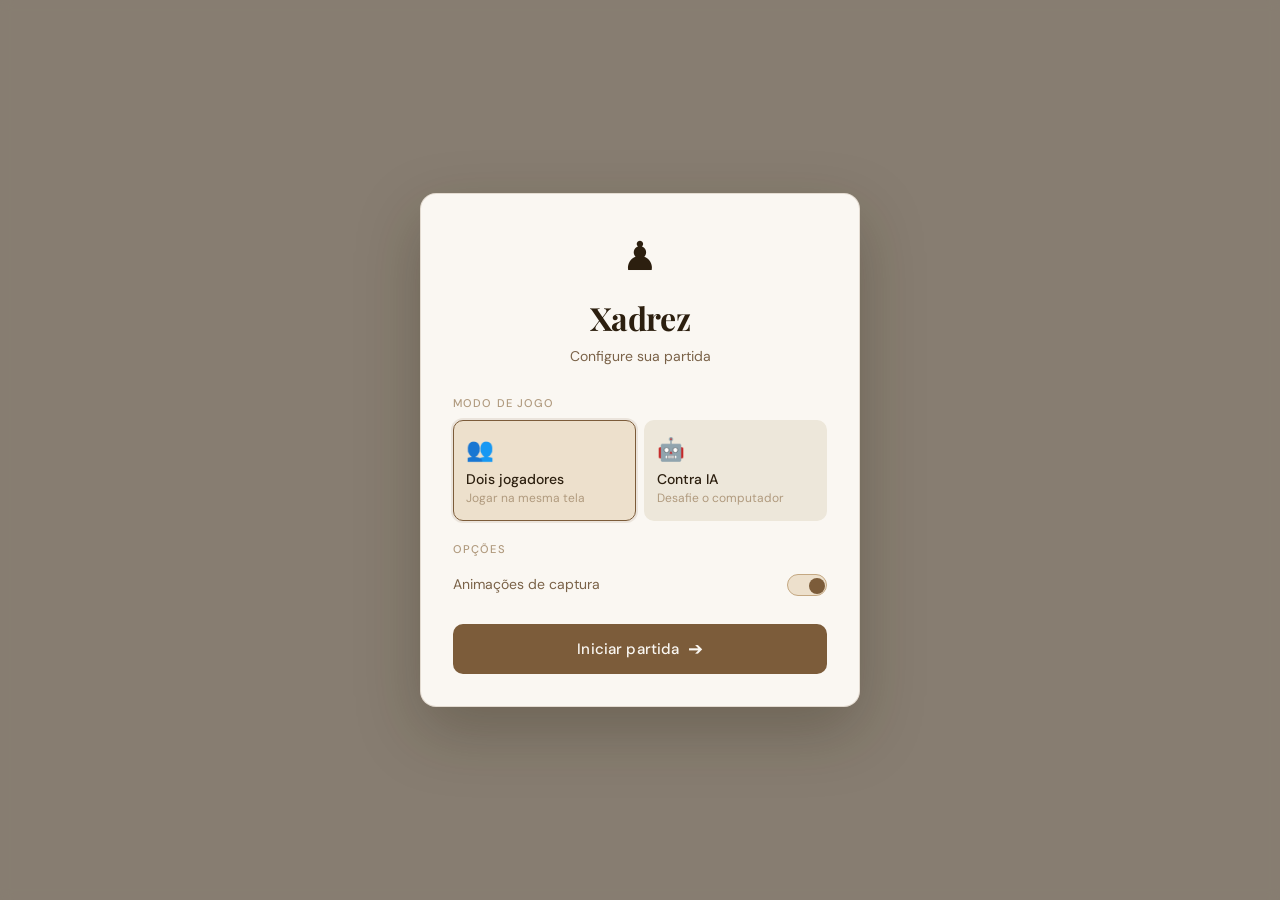
==== index.html @ 438ec676 "Hoje eu reelembrei um pouco sobre polimorfismo porque eu aprendi a fazer um e tambem criei dois arqu" ====
<!DOCTYPE html>
<html lang="pt-BR">

<head>
  <meta charset="UTF-8" />
  <meta name="viewport" content="width=device-width, initial-scale=1.0" />
  <title>Xadrez</title>

  <!-- Fontes do Google Fonts importadas -->
  <link rel="preconnect" href="https://fonts.googleapis.com">
  <link rel="preconnect" href="https://fonts.gstatic.com" crossorigin>
  <link
    href="https://fonts.googleapis.com/css2?family=DM+Sans:ital,wght@0,400..700;1,400..700&family=Playfair+Display:ital,wght@0,400..700;1,400..700&display=swap"
    rel="stylesheet">

  <link rel="stylesheet" href="style.css" />
</head>

<body>

  <!-- ═══════════════════════════════════════════════════
       MODAL DE CONFIGURAÇÃO DE PARTIDA
  ════════════════════════════════════════════════════ -->
  <!-- Atributos de acessibilidade preenchidos -->
  <div class="modal-overlay" id="modal" role="dialog" aria-modal="true" aria-labelledby="modalTitle">
    <div class="modal">
      <div class="modal-header">
        <!-- Ícone de peça de xadrez adicionado -->
        <span class="modal-icon" aria-hidden="true">♟</span>
        <h1 id="modalTitle">Xadrez</h1>
        <p>Configure sua partida</p>
      </div>

      <!-- Modo de jogo -->
      <div class="modal-section">
        <label class="section-label">Modo de jogo</label>

        <!-- Resposta: role="group" indica para tecnologias assistivas que os botões dentro dessa div fazem parte de um mesmo grupo de opções. O aria-label dá um nome descritivo a esse grupo. -->
        <div class="option-group" id="modeGroup" role="group" aria-label="Modo de jogo">

          <button class="option-btn active" data-value="human" onclick="selectOption('modeGroup', this)"
            aria-pressed="true">
            <span class="option-icon" aria-hidden="true">👥</span>
            <span class="option-title">Dois jogadores</span>
            <span class="option-sub">Jogar na mesma tela</span>
          </button>

          <!-- Botão "Contra IA" criado -->
          <button class="option-btn" data-value="ai" onclick="selectOption('modeGroup', this)">
            <span class="option-icon" aria-hidden="true">🤖</span>
            <span class="option-title">Contra IA</span>
            <span class="option-sub">Desafie o computador</span>
          </button>

        </div>
      </div>

      <!-- Dificuldade da IA -->
      <!-- Resposta: Esta section começa com display:none porque o modo padrão selecionado é "Dois jogadores". Ela só deve aparecer quando o usuário selecionar "Contra IA". O evento onclick dos botões chamando selectOption() é o responsável por mudar isso. -->
      <div class="modal-section" id="difficultySection" style="display:none">
        <label class="section-label">Dificuldade</label>
        <div class="option-group" id="difficultyGroup" role="group" aria-label="Dificuldade da IA">

          <!-- Botões de dificuldade criados -->
          <button class="option-btn active" data-value="easy" onclick="selectOption('difficultyGroup', this)"
            aria-pressed="true">
            <span class="option-icon" aria-hidden="true">🌱</span>
            <span class="option-title">Fácil</span>
          </button>

          <button class="option-btn" data-value="hard" onclick="selectOption('difficultyGroup', this)"
            aria-pressed="false">
            <span class="option-icon" aria-hidden="true">🧠</span>
            <span class="option-title">Difícil</span>
          </button>

        </div>
      </div>

      <!-- Escolha da cor -->
      <div class="modal-section" id="colorSection" style="display:none">
        <label class="section-label">Suas peças</label>
        <div class="option-group" id="colorGroup" role="group" aria-label="Escolha de Cor">

          <!-- Botões de cor criados -->
          <button class="option-btn active" data-value="white" onclick="selectOption('colorGroup', this)"
            aria-pressed="true">
            <span class="option-icon piece-white" aria-hidden="true">♔</span>
            <span class="option-title">Brancas</span>
          </button>

          <button class="option-btn" data-value="black" onclick="selectOption('colorGroup', this)" aria-pressed="true">
            <span class="option-icon piece-black" aria-hidden="true">♚</span>
            <span class="option-title">Pretas</span>
          </button>

        </div>
      </div>

      <!-- Animações -->
      <div class="modal-section">
        <label class="section-label">Opções</label>

        <!-- Resposta: Um "toggle" switch CSS é criado usando um input type="checkbox" escondido. Usamos o pseudo-seletor :checked no CSS para estilizar o <span class="toggle-slider"> vizinho para que ele mude de cor e mova a bolinha para a direita simulando um interruptor físico. -->
        <div class="toggle-row">
          <span class="toggle-label">Animações de captura</span>
          <label class="toggle" aria-label="Ativar animacoes de captura">
            <input type="checkbox" id="toggleAnimations" checked />
            <span class="toggle-slider"></span>
          </label>
        </div>
      </div>

      <!-- Botão de iniciar partida criado -->
      <button class="btn-start" onclick="startGame()">
        Iniciar partida
        <span class="btn-arrow" aria-hidden="true">➔</span>
      </button>

    </div>
  </div><!-- /modal-overlay -->


  <!-- ═══════════════════════════════════════════════════
       APP — layout principal
  ════════════════════════════════════════════════════ -->
  <div class="app" id="app">

    <!-- aria-label adicionado ao nav -->
    <nav class="sidebar" id="sidebar" aria-label="Painel do jogo">

      <div class="sidebar-logo">
        <span class="logo-icon" aria-hidden="true">♟</span>
        <span class="logo-text">Xadrez</span>
        <!-- Botão para recolher a sidebar criado -->
        <button class="btn-icon sidebar-toggle" id="sidebarToggle" aria-label="Recolher painel"
          onclick="toggleSidebar()">‹</button>
      </div>

      <!-- ── SEÇÃO: Partida atual ── -->
      <!-- Resposta: toggleSection() deve alternar uma classe (ex: 'collapsed') que muda a propriedade display, max-height ou grid-template-rows da .nav-section-body para fazer o efeito sanfona (acordeão). -->
      <section class="nav-section" id="sectionPartida">
        <button class="nav-section-header" onclick="toggleSection('sectionPartida')" aria-expanded="true">
          <span class="nav-section-icon" aria-hidden="true">⚔️</span>
          <span>Partida</span>
          <span class="nav-chevron" aria-hidden="true">▾</span>
        </button>
        <div class="nav-section-body">

          <div class="info-card" id="turnCard">
            <div class="info-label">Vez de</div>
            <div class="info-value">
              <span class="turn-piece" id="turnPiece" aria-hidden="true">♔</span>
              <span id="turnName">Brancas</span>
            </div>
          </div>

          <div class="info-card">
            <div class="info-label">Modo</div>
            <!-- id="modeDisplay" adicionado -->
            <div class="info-value" id="modeDisplay">—</div>
          </div>

          <!-- Terceiro info-card criado para Situação -->
          <div class="info-card" id="statusCard" style="display:none">
            <div class="info-label">Situação</div>
            <div class="info-value" id="gameStatus"></div>
          </div>

        </div>
      </section>

      <!-- ── SEÇÃO: Placar ── -->
      <section class="nav-section" id="sectionPlacar">
        <button class="nav-section-header" onclick="toggleSection('sectionPlacar')" aria-expanded="true">
          <span class="nav-section-icon" aria-hidden="true">🏆</span>
          <span>Placar</span>
          <span class="nav-chevron" aria-hidden="true">▾</span>
        </button>
        <div class="nav-section-body">

          <!-- score-board montado -->
          <div class="score-board">
            <div class="score-player" id="scoreWhite">
              <div class="score-piece" aria-hidden="true">♔</div>
              <div class="score-info">
                <div class="score-name">Brancas</div>
                <div class="scoreWhite" id="numWhite">0</div>
              </div>
            </div>
            <div class="score-divider" aria-hidden="true">X</div>
            <div id="scoreBlack" class="score-player">
              <div class="score-piece" aria-hidden="true">♔</div>
              <div class="score-info">
                <div class="score-name">Pretas</div>
                <div class="score-num" id="numBlack">0</div>
              </div>
            </div>
          </div>

        </div>
      </section>

      <!-- ── SEÇÃO: Peças capturadas ── -->
      <section class="nav-section" id="sectionCapturadas">
        <button class="nav-section-header" onclick="toggleSection('sectionCapturadas')" aria-expanded="true">
          <span class="nav-section-icon" aria-hidden="true">💀</span>
          <span>Capturadas</span>
          <span class="nav-chevron" aria-hidden="true">▾</span>
        </button>
        <div class="nav-section-body">
          <!-- Grupos de peças capturadas criados -->
          <div class="captured-label">Brancas capturaram:</div>
          <div class="captured" id="capturedByWhite" aria-label="Pecas capturadas pelas brancas"></div>

          <div class="captured-label">Pretas capturaram:</div>
          <div class="captured" id="capturedByBlack" aria-label="Pecas capturadas pelas pretas"></div>
        </div>
      </section>

      <!-- ── SEÇÃO: Histórico ── -->
      <section class="nav-section" id="sectionHistorico">
        <button class="nav-section-header" onclick="toggleSection('sectionHistorico')" aria-expanded="true">
          <span class="nav-section-icon" aria-hidden="true">📜</span>
          <span>Histórico</span>
          <span class="nav-chevron" aria-hidden="true">▾</span>
        </button>
        <div class="nav-section-body">
          <!-- Div de histórico criada -->
          <div class="history" id="history" role="log" aria-live="polite">
            <div class="history-empty">Nenhuma jogada ainda.</div>
          </div>
        </div>
      </section>

      <!-- ── SEÇÃO: Configurações ── -->
      <!-- Resposta: Esta seção começa fechada pois configurações não são o foco principal durante a partida. Reduz a poluição visual na interface para o jogador focar no histórico e no tabuleiro. -->
      <section class="nav-section" id="sectionConfig">
        <button class="nav-section-header" onclick="toggleSection('sectionConfig')" aria-expanded="false">
          <span class="nav-section-icon" aria-hidden="true">⚙️</span>
          <span>Configurações</span>
          <span class="nav-chevron" aria-hidden="true">▾</span>
        </button>
        <div class="nav-section-body" style="display:none">

          <!-- 3 toggles de configuração adicionados -->
          <div class="toggle-row">
            <span class="toggle-label">Animações</span>
            <label class="toggle" aria-label="Ativar animacoes">
              <input type="checkbox" id="configAnimations" checked onchange="syncToggle(this, 'toggleAnimations')" />
              <span class="toggle-slider"></span>
            </label>
          </div>

          <div class="toggle-row">
            <span class="toggle-label">Mostrar mov. válidos</span>
            <label class="toggle" aria-label="Mostrar movimentos validos">
              <input type="checkbox" id="configShowMoves" checked>
              <span class="toggle-slider"></span>
            </label>
          </div>

          <div class="toggle-row">
            <span class="toggle-label">Coordenadas no tabuleiro</span>
            <label class="toggle" aria-label="Mostrar coordenadas">
              <input type="checkbox" id="configCoords" checked>
              <span class="toggle-slider"></span>
            </label>
          </div>

        </div>
      </section>

      <div class="sidebar-footer">
        <!-- Botões de Nova partida e Desfazer jogada criados -->
        <button class="btn-secondary" onclick="openModal()">＋ Nova partida</button>
        <button class="btn-secondary" id="btnUndo" onclick="undoMove()" disabled>↩ Desfazer jogada</button>
      </div>

    </nav><!-- /sidebar -->


    <!-- ─────────────────────────────────────────────────
         ÁREA DO JOGO
    ──────────────────────────────────────────────────── -->
    <main class="game-area" id="gameArea">
      <div class="board-wrapper" id="boardWrapper">

        <div class="board-container">

          <!-- Coordenadas superiores -->
          <div class="coord-row coord-top" aria-hidden="true">
            <div class="coord-cell"></div>
            <div class="coord-cell">a</div>
            <div class="coord-cell">b</div>
            <div class="coord-cell">c</div>
            <div class="coord-cell">d</div>
            <div class="coord-cell">e</div>
            <div class="coord-cell">f</div>
            <div class="coord-cell">g</div>
            <div class="coord-cell">h</div>
            <div class="coord-cell"></div>
          </div>

          <div class="board-row-wrap">

            <!-- Números laterais esquerdos -->
            <div class="coord-col" aria-hidden="true">
              <div class="coord-cell">8</div>
              <div class="coord-cell">7</div>
              <div class="coord-cell">6</div>
              <div class="coord-cell">5</div>
              <div class="coord-cell">4</div>
              <div class="coord-cell">3</div>
              <div class="coord-cell">2</div>
              <div class="coord-cell">1</div>
            </div>

            <!-- Atributos de acessibilidade adicionados no canvas -->
            <canvas id="board" width="480" height="480" role="application" aria-label="Tabuleiro de xadrez"></canvas>

            <!-- Números laterais direitos -->
            <div class="coord-col" aria-hidden="true">
              <div class="coord-cell">8</div>
              <div class="coord-cell">7</div>
              <div class="coord-cell">6</div>
              <div class="coord-cell">5</div>
              <div class="coord-cell">4</div>
              <div class="coord-cell">3</div>
              <div class="coord-cell">2</div>
              <div class="coord-cell">1</div>
            </div>
          </div>

        </div>

        <!-- Coordenadas inferiores -->
        <div class="coord-row coord-bottom" aria-hidden="true">
          <div class="coord-cell"></div>
          <div class="coord-cell">a</div>
          <div class="coord-cell">b</div>
          <div class="coord-cell">c</div>
          <div class="coord-cell">d</div>
          <div class="coord-cell">e</div>
          <div class="coord-cell">f</div>
          <div class="coord-cell">g</div>
          <div class="coord-cell">h</div>
          <div class="coord-cell"></div>
        </div>

      </div><!-- /board-container -->

      <!-- Mensagem de status abaixo do tabuleiro -->
      <!-- Resposta: role="status" junto com aria-live="polite" faz com que leitores de tela notifiquem o usuário sempre que o conteúdo desta div mudar (ex: um xeque ou fim de jogo). O "polite" significa que ele irá aguardar a fala atual terminar antes de anunciar. -->
      <div class="board-status" id="boardStatus" role="status" aria-live="polite">
        Selecione uma peça para começar
      </div>

  </div><!-- /board-wrapper -->
  </main><!-- /game-area -->

  </div><!-- /app -->


  <!-- ─────────────────────────────────────────────────
       SCRIPTS
       Resposta: A tag type="module" permite que o JavaScript use ES Modules nativos (import / export). 
       O navegador cuidará de carregar automaticamente os outros arquivos (.js) que forem "importados"
       por main.js como dependência, poupando a necessidade de incluirmos múltiplas tags <script>.
  ──────────────────────────────────────────────────── -->
  <script type="module" src="main.js"></script>

</body>

</html>
---- style.css ----
/* ═══════════════════════════════════════════════════════
   style.css — Xadrez
   Organização:
   1. Tokens (variáveis CSS)
   2. Reset
   3. Modal
   4. App Layout
   5. Nav / Sidebar
   6. Seções colapsáveis
   7. Componentes (cards, placar, histórico, toggles)
   8. Área do jogo / Canvas
   9. Animações @keyframes
════════════════════════════════════════════════════════ */

/* ───────────────────────────────────────────────────────
   1. TOKENS — variáveis CSS
   Centraliza todas as cores, tamanhos e fontes.
   Para mudar o tema do jogo, basta alterar aqui.
──────────────────────────────────────────────────────── */
:root {
  /* Paleta de fundo — tons quentes e neutros */
  --bg:           #f5f0e8;
  --bg-deep:      #ede7da;
  --surface:      #faf7f2;
  --surface-alt:  #f0ebe0;

  /* Tabuleiro */
  --board-light:  #f0d9b5;
  --board-dark:   #b58863;
  --board-rim:    #7a5533;

  /* Destaque de jogadas */
  --highlight-selected: rgba(255, 185, 30,  0.72);
  --highlight-move:     rgba(90,  170,  90,  0.45);

  /* Acento principal */
  --accent:       #7c5c3a;
  --accent-soft:  #c4a882;
  --accent-pale:  #ede0cc;
  --accent-hover: #6a4d30;

  /* Texto */
  --text-primary:   #2c1f0f;
  --text-secondary: #7a6248;
  --text-muted:     #b09a7e;

  /* Estrutura */
  --sidebar-w:  264px;
  --border:     0.5px solid rgba(124, 92, 58, 0.18);
  --radius:     10px;
  --radius-lg:  16px;
  --radius-sm:  6px;

  /* Tipografia */
  --font-display: 'Playfair Display', Georgia, serif;
  --font-body:    'DM Sans', sans-serif;

  /* Sombras */
  --shadow-soft:  0 4px 24px rgba(44, 31, 15, 0.08);
  --shadow-board: 0 8px 48px rgba(44, 31, 15, 0.22);
  --shadow-modal: 0 24px 64px rgba(44, 31, 15, 0.28);
}

/* ───────────────────────────────────────────────────────
   2. RESET — base limpa e consistente entre navegadores
──────────────────────────────────────────────────────── */
*, *::before, *::after {
  box-sizing: border-box;
  margin: 0;
  padding: 0;
}

html, body {
  height: 100%;
  overflow: hidden;           /* evita scroll — jogo é 100vh */
}

body {
  font-family: var(--font-body);
  background:  var(--bg);
  color:       var(--text-primary);
  font-size:   14px;
  line-height: 1.5;
}

button {
  font-family: inherit;
  cursor: pointer;
}


/* ───────────────────────────────────────────────────────
   3. MODAL
──────────────────────────────────────────────────────── */
.modal-overlay {
  position: fixed;
  inset: 0;
  z-index: 100;
  background: rgba(44, 31, 15, 0.55);
  backdrop-filter: blur(6px);
  display: flex;
  align-items: center;
  justify-content: center;
  animation: fadeIn 0.3s ease;
}

/* Estado oculto — animação de saída */
.modal-overlay.hidden {
  animation: fadeOut 0.25s ease forwards;
  pointer-events: none;
}

.modal {
  background:    var(--surface);
  border-radius: var(--radius-lg);
  padding:       2rem;
  width:         min(440px, 92vw);
  box-shadow:    var(--shadow-modal);
  border:        var(--border);
  animation:     slideUp 0.35s cubic-bezier(0.34, 1.56, 0.64, 1);
}

.modal-overlay.hidden .modal {
  animation: slideDown 0.25s ease forwards;
}

/* Cabeçalho do modal */
.modal-header {
  text-align: center;
  margin-bottom: 1.75rem;
}

.modal-icon {
  display: block;
  font-size: 2.5rem;
  margin-bottom: 0.5rem;
  animation: float 3s ease-in-out infinite;
}

.modal-header h1 {
  font-family:    var(--font-display);
  font-size:      2rem;
  font-weight:    700;
  color:          var(--text-primary);
  letter-spacing: -0.02em;
}

.modal-header p {
  color:     var(--text-secondary);
  font-size: 0.875rem;
  margin-top: 0.25rem;
}

/* Seção dentro do modal */
.modal-section {
  margin-bottom: 1.25rem;
}

.section-label {
  display:        block;
  font-size:      0.7rem;
  font-weight:    500;
  text-transform: uppercase;
  letter-spacing: 0.1em;
  color:          var(--text-muted);
  margin-bottom:  0.5rem;
}

/* Grupo de opções (2 colunas) */
.option-group {
  display: grid;
  grid-template-columns: 1fr 1fr;
  gap: 8px;
}

.option-btn {
  background:    var(--bg-deep);
  border:        1.5px solid transparent;
  border-radius: var(--radius);
  padding:       0.875rem 0.75rem;
  text-align:    left;
  display:       flex;
  flex-direction: column;
  gap:           2px;
  transition:    background 0.2s ease, border-color 0.2s ease,
                 transform 0.2s ease, box-shadow 0.2s ease;
}

.option-btn:hover {
  background:   var(--accent-pale);
  border-color: var(--accent-soft);
  transform:    translateY(-1px);
}

.option-btn.active {
  background:   var(--accent-pale);
  border-color: var(--accent);
  box-shadow:   0 0 0 2px rgba(124, 92, 58, 0.12);
}

.option-icon {
  font-size:     1.4rem;
  margin-bottom: 4px;
  display:       block;
}

/* Cor das peças no modal */
.piece-white {
  color:       #c8a96e;
  text-shadow: 0 1px 2px rgba(0,0,0,0.25);
}
.piece-black { color: #3d2a14; }

.option-title {
  display:     block;
  font-weight: 500;
  font-size:   0.875rem;
  color:       var(--text-primary);
}

.option-sub {
  display:   block;
  font-size: 0.75rem;
  color:     var(--text-muted);
}

/* Toggle (checkbox estilizado) */
.toggle-row {
  display:     flex;
  align-items: center;
  justify-content: space-between;
  padding:     0.5rem 0;
  border-bottom: var(--border);
}
.toggle-row:last-child { border-bottom: none; }

.toggle-label {
  font-size: 0.875rem;
  color:     var(--text-secondary);
}

.toggle {
  position: relative;
  display:  inline-block;
  width:    40px;
  height:   22px;
  flex-shrink: 0;
}

.toggle input {
  opacity:  0;
  width:    0;
  height:   0;
  position: absolute;
}

.toggle-slider {
  position:       absolute;
  inset:          0;
  background:     var(--bg-deep);
  border:         var(--border);
  border-radius:  22px;
  cursor:         pointer;
  transition:     background 0.25s ease;
}

/* bolinha do toggle */
.toggle-slider::before {
  content:       '';
  position:      absolute;
  width:         16px;
  height:        16px;
  left:          3px;
  top:           3px;
  background:    var(--accent-soft);
  border-radius: 50%;
  transition:    transform 0.25s cubic-bezier(0.34, 1.56, 0.64, 1),
                 background 0.25s ease;
}

/* estado ativo do toggle */
.toggle input:checked + .toggle-slider {
  background: var(--accent-pale);
  border-color: var(--accent-soft);
}

.toggle input:checked + .toggle-slider::before {
  transform:  translateX(18px);
  background: var(--accent);
}

/* Botão principal do modal */
.btn-start {
  width:          100%;
  background:     var(--accent);
  color:          #faf7f2;
  border:         none;
  border-radius:  var(--radius);
  padding:        0.875rem 1.5rem;
  font-size:      0.9375rem;
  font-weight:    500;
  display:        flex;
  align-items:    center;
  justify-content: center;
  gap:            8px;
  margin-top:     0.5rem;
  letter-spacing: 0.01em;
  transition:     background 0.2s ease, transform 0.2s ease, box-shadow 0.2s ease;
}

.btn-start:hover {
  background: var(--accent-hover);
  transform:  translateY(-2px);
  box-shadow: 0 6px 20px rgba(124, 92, 58, 0.3);
}

.btn-start:active { transform: translateY(0); }

.btn-arrow {
  font-size:  1.1rem;
  transition: transform 0.2s ease;
}

.btn-start:hover .btn-arrow {
  transform: translateX(4px);
}


/* ───────────────────────────────────────────────────────
   4. APP LAYOUT — flex horizontal: sidebar + main
──────────────────────────────────────────────────────── */
.app {
  display:    flex;
  height:     100vh;
  opacity:    0;
  transition: opacity 0.4s ease;
}

.app.visible { opacity: 1; }


/* ───────────────────────────────────────────────────────
   5. NAV / SIDEBAR
   Usa <nav> — tag semântica de navegação
──────────────────────────────────────────────────────── */
.sidebar {
  width:        var(--sidebar-w);
  min-width:    var(--sidebar-w);
  background:   var(--surface);
  border-right: var(--border);
  display:      flex;
  flex-direction: column;
  overflow-y:   auto;
  overflow-x:   hidden;
  padding:      1.125rem 0.875rem;

  /* Entrada animada — desliza da esquerda */
  transform:  translateX(-100%);
  transition: transform 0.4s cubic-bezier(0.34, 1.2, 0.64, 1);
}

.sidebar.visible {
  transform: translateX(0);
}

/* Scrollbar discreta na sidebar */
.sidebar::-webkit-scrollbar { width: 4px; }
.sidebar::-webkit-scrollbar-track { background: transparent; }
.sidebar::-webkit-scrollbar-thumb {
  background:    var(--accent-soft);
  border-radius: 2px;
}

/* Logo / título da sidebar */
.sidebar-logo {
  display:       flex;
  align-items:   center;
  gap:           8px;
  margin-bottom: 1.25rem;
  padding-bottom: 1rem;
  border-bottom: var(--border);
}

.logo-icon {
  font-size: 1.5rem;
  animation: float 4s ease-in-out infinite;
}

.logo-text {
  font-family:    var(--font-display);
  font-size:      1.25rem;
  font-weight:    600;
  color:          var(--text-primary);
  letter-spacing: -0.01em;
  flex: 1;
}

.btn-icon {
  background:    transparent;
  border:        var(--border);
  border-radius: var(--radius-sm);
  width:         28px;
  height:        28px;
  display:       flex;
  align-items:   center;
  justify-content: center;
  color:         var(--text-muted);
  font-size:     1.1rem;
  transition:    all 0.2s ease;
  line-height:   1;
}

.btn-icon:hover {
  background:  var(--bg-deep);
  color:       var(--text-primary);
  border-color: var(--accent-soft);
}

/* Rodapé da sidebar */
.sidebar-footer {
  margin-top:   auto;
  padding-top:  1rem;
  border-top:   var(--border);
  display:      flex;
  flex-direction: column;
  gap:          6px;
}

.btn-secondary {
  background:    transparent;
  border:        var(--border);
  border-radius: var(--radius);
  padding:       0.5rem 0.875rem;
  font-size:     0.8125rem;
  color:         var(--text-secondary);
  text-align:    center;
  transition:    all 0.2s ease;
}

.btn-secondary:hover {
  background:   var(--bg-deep);
  color:        var(--text-primary);
  border-color: var(--accent-soft);
}

.btn-secondary:disabled {
  opacity: 0.4;
  cursor:  not-allowed;
}

.btn-secondary:disabled:hover {
  background:   transparent;
  border-color: rgba(124, 92, 58, 0.18);
}


/* ───────────────────────────────────────────────────────
   6. SEÇÕES COLAPSÁVEIS DA NAV
   Cada <section class="nav-section"> tem:
   - .nav-section-header  → botão clicável (título)
   - .nav-section-body    → conteúdo que abre/fecha
──────────────────────────────────────────────────────── */
.nav-section {
  margin-bottom: 2px;
  border-radius: var(--radius);
  overflow:      hidden;
  /* entrada escalonada via JS (animation-delay) */
  animation:     fadeSlideIn 0.4s ease both;
}

/* títulos das seções */
.nav-section-header {
  width:         100%;
  background:    transparent;
  border:        none;
  border-radius: var(--radius);
  padding:       0.5rem 0.625rem;
  display:       flex;
  align-items:   center;
  gap:           6px;
  font-size:     0.75rem;
  font-weight:   500;
  color:         var(--text-muted);
  text-transform: uppercase;
  letter-spacing: 0.08em;
  transition:    background 0.15s ease, color 0.15s ease;
  text-align:   left;
}

.nav-section-header:hover {
  background: var(--bg-deep);
  color:      var(--text-secondary);
}

.nav-section-icon {
  font-size: 0.9rem;
}

/* seta que gira ao abrir/fechar */
.nav-chevron {
  margin-left:  auto;
  font-size:    0.65rem;
  transition:   transform 0.25s cubic-bezier(0.34, 1.2, 0.64, 1);
  display:      inline-block;
}

.nav-section.collapsed .nav-chevron {
  transform: rotate(-90deg);
}

/* corpo da seção */
.nav-section-body {
  padding:    0.25rem 0.25rem 0.5rem;
  /* altura animada via JS — max-height trick */
  overflow:   hidden;
  transition: max-height 0.3s cubic-bezier(0.4, 0, 0.2, 1),
              opacity    0.25s ease;
  max-height: 600px;
  opacity:    1;
}

.nav-section.collapsed .nav-section-body {
  max-height: 0;
  opacity:    0;
}


/* ───────────────────────────────────────────────────────
   7. COMPONENTES DA SIDEBAR
──────────────────────────────────────────────────────── */

/* Card de informação */
.info-card {
  background:    var(--bg-deep);
  border-radius: var(--radius-sm);
  padding:       0.5rem 0.75rem;
  margin-bottom: 5px;
  border:        var(--border);
  transition:    background 0.3s ease;
}

.info-label {
  font-size: 0.68rem;
  color:     var(--text-muted);
  margin-bottom: 2px;
}

.info-value {
  font-weight: 500;
  font-size:   0.875rem;
  color:       var(--text-primary);
  display:     flex;
  align-items: center;
  gap:         6px;
}

/* peça animada do turno */
.turn-piece {
  font-size:  1.2rem;
  transition: transform 0.3s cubic-bezier(0.34, 1.56, 0.64, 1);
}

.turn-piece.bounce {
  animation: pieceBounce 0.4s cubic-bezier(0.34, 1.56, 0.64, 1);
}

/* status do jogo (xeque etc) */
.status-value {
  color: #b85c38;
  font-weight: 600;
}

/* Placar */
.score-board {
  background:    var(--bg-deep);
  border-radius: var(--radius-sm);
  border:        var(--border);
  padding:       0.625rem;
  display:       flex;
  align-items:   center;
}

.score-player {
  flex:        1;
  display:     flex;
  align-items: center;
  gap:         8px;
  padding:     0 0.25rem;
  transition:  transform 0.2s ease;
}

.score-player.winning { transform: scale(1.05); }

.score-piece { font-size: 1.3rem; }

.score-name {
  font-size: 0.68rem;
  color:     var(--text-muted);
}

.score-num {
  font-family: var(--font-display);
  font-size:   1.5rem;
  font-weight: 700;
  color:       var(--text-primary);
  line-height: 1;
  transition:  transform 0.3s cubic-bezier(0.34, 1.56, 0.64, 1),
               color 0.3s;
}

.score-num.pop {
  animation: scorePop 0.4s cubic-bezier(0.34, 1.56, 0.64, 1);
}

.score-divider {
  color:     var(--text-muted);
  font-size: 0.75rem;
  padding:   0 4px;
}

/* Peças capturadas */
.captured-label {
  font-size:  0.65rem;
  color:      var(--text-muted);
  margin:     4px 0 2px;
  padding:    0 2px;
}

.captured {
  min-height: 24px;
  display:    flex;
  flex-wrap:  wrap;
  gap:        1px;
  padding:    3px 2px;
  font-size:  1rem;
  line-height: 1;
}

/* Histórico de jogadas */
.history {
  background:    var(--bg-deep);
  border-radius: var(--radius-sm);
  border:        var(--border);
  max-height:    130px;
  overflow-y:    auto;
  padding:       0.375rem;
}

.history::-webkit-scrollbar { width: 4px; }
.history::-webkit-scrollbar-track { background: transparent; }
.history::-webkit-scrollbar-thumb {
  background:    var(--accent-soft);
  border-radius: 2px;
}

.history-empty {
  font-size:   0.75rem;
  color:       var(--text-muted);
  text-align:  center;
  padding:     0.5rem;
  font-style:  italic;
}

.history-move {
  display:     grid;
  grid-template-columns: 18px 1fr 1fr;
  gap:         4px;
  font-size:   0.75rem;
  padding:     3px 4px;
  border-radius: 4px;
  transition:  background 0.15s;
}

.history-move:hover { background: var(--surface); }

.move-num   { color: var(--text-muted); }
.move-white { color: var(--text-primary); font-weight: 500; }
.move-black { color: var(--text-secondary); }


/* ───────────────────────────────────────────────────────
   8. ÁREA DO JOGO / CANVAS
──────────────────────────────────────────────────────── */
.game-area {
  flex:            1;
  display:         flex;
  align-items:     center;
  justify-content: center;
  padding:         1.5rem;
  background:      var(--bg);
  overflow:        hidden;
}

/* wrapper com entrada animada */
.board-wrapper {
  display:        flex;
  flex-direction: column;
  align-items:    center;
  gap:            12px;

  transform:  scale(0.92) translateY(14px);
  opacity:    0;
  transition: transform 0.5s cubic-bezier(0.34, 1.2, 0.64, 1) 0.15s,
              opacity   0.4s ease                               0.15s;
}

.board-wrapper.visible {
  transform: scale(1) translateY(0);
  opacity:   1;
}

/* moldura do tabuleiro */
.board-container {
  display:       flex;
  flex-direction: column;
  background:    var(--board-rim);
  border-radius: var(--radius-sm);
  padding:       4px;
  box-shadow:    var(--shadow-board);
}

.board-row-wrap {
  display:     flex;
  align-items: stretch;
}

/* coordenadas laterais e superior/inferior */
.coord-row {
  display: flex;
  padding: 0 20px;
}

.coord-col {
  display:        flex;
  flex-direction: column;
  width:          20px;
}

.coord-cell {
  width:           20px;
  height:          60px;
  display:         flex;
  align-items:     center;
  justify-content: center;
  font-size:       0.62rem;
  font-weight:     500;
  color:           rgba(240, 217, 181, 0.65);
  letter-spacing:  0.04em;
}

.coord-row .coord-cell         { width: 60px; height: 20px; }
.coord-row .coord-cell:first-child,
.coord-row .coord-cell:last-child { width: 20px; }

/* Canvas */
#board {
  display: block;
  cursor:  pointer;
  border-radius: 1px;
}

/* mensagem de status */
.board-status {
  font-size:   0.8rem;
  color:       var(--text-secondary);
  text-align:  center;
  min-height:  22px;
  letter-spacing: 0.01em;
  transition:  all 0.3s ease;
}

.board-status.alert {
  color:       #b85c38;
  font-weight: 500;
  animation:   statusPulse 0.4s ease;
}

.board-status.success {
  color:       #4a8c3f;
  font-weight: 500;
}


/* ───────────────────────────────────────────────────────
   9. ANIMAÇÕES @keyframes
──────────────────────────────────────────────────────── */

/* Fade simples */
@keyframes fadeIn {
  from { opacity: 0; }
  to   { opacity: 1; }
}

@keyframes fadeOut {
  from { opacity: 1; }
  to   { opacity: 0; }
}

/* Modal entra de baixo */
@keyframes slideUp {
  from { transform: translateY(24px) scale(0.97); opacity: 0; }
  to   { transform: translateY(0)    scale(1);    opacity: 1; }
}

@keyframes slideDown {
  from { transform: translateY(0)    scale(1);    opacity: 1; }
  to   { transform: translateY(24px) scale(0.97); opacity: 0; }
}

/* Ícone flutuando */
@keyframes float {
  0%, 100% { transform: translateY(0); }
  50%       { transform: translateY(-5px); }
}

/* Itens da sidebar entram escorregando */
@keyframes fadeSlideIn {
  from { opacity: 0; transform: translateX(-8px); }
  to   { opacity: 1; transform: translateX(0); }
}

/* Peça do turno quica ao trocar */
@keyframes pieceBounce {
  0%   { transform: scale(1)   translateY(0); }
  40%  { transform: scale(1.3) translateY(-6px); }
  100% { transform: scale(1)   translateY(0); }
}

/* Placar estoura ao marcar ponto */
@keyframes scorePop {
  0%   { transform: scale(1); }
  45%  { transform: scale(1.45); color: var(--accent); }
  100% { transform: scale(1); }
}

/* Status pulsa ao mostrar alerta */
@keyframes statusPulse {
  0%, 100% { transform: scale(1); }
  50%       { transform: scale(1.03); }
}

/* Scrollbar global discreta */
::-webkit-scrollbar { width: 6px; }
::-webkit-scrollbar-track { background: transparent; }
::-webkit-scrollbar-thumb {
  background:    var(--accent-soft);
  border-radius: 3px;
}
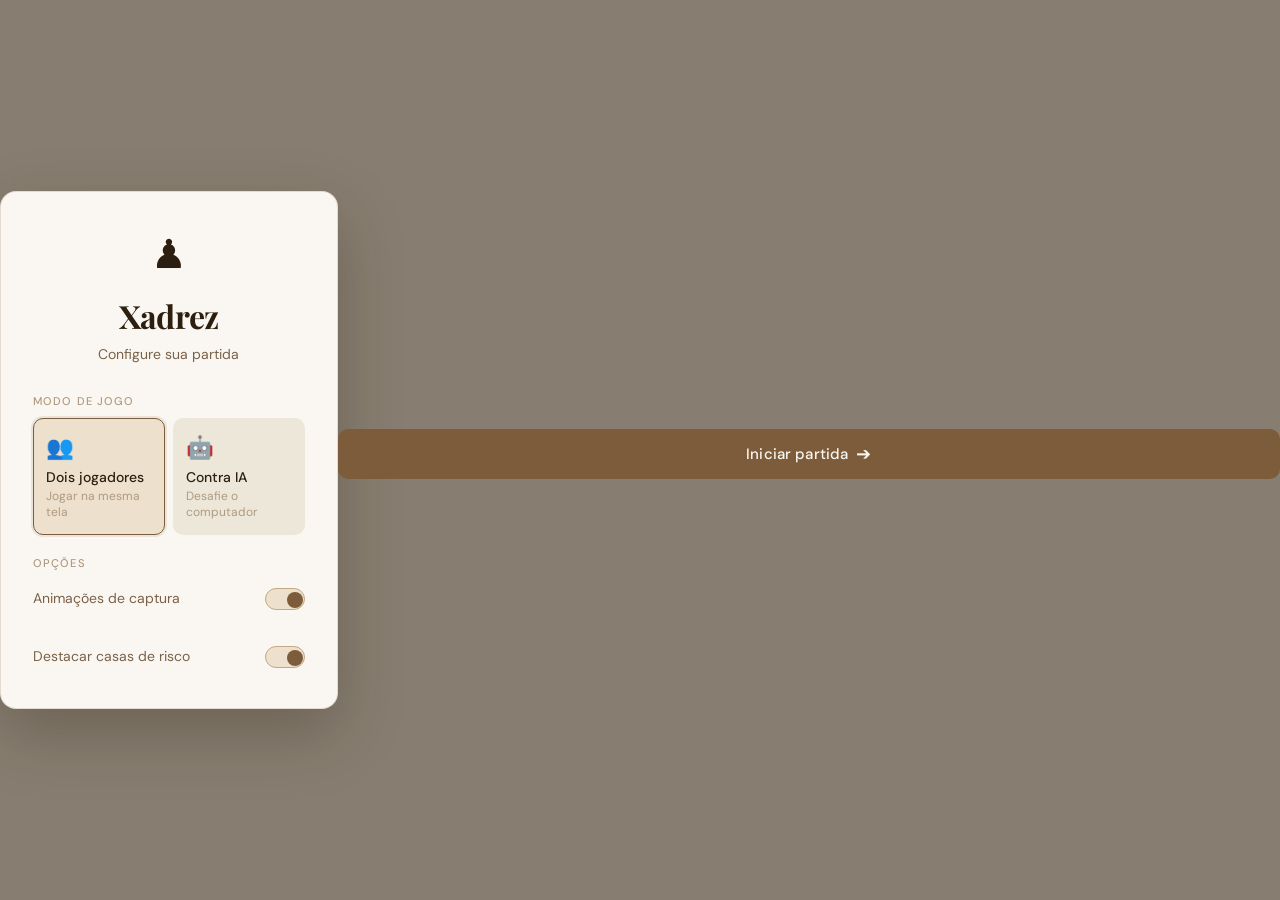
==== commit 7052e74f: "GIT DA AULA PASSADA 28/07: Iniciamos a programaca da torre e tambem aprendi coisas novas. GIT DE HOJ" ====
--- a/index.html
+++ b/index.html
@@ -111,13 +111,22 @@
         </div>
       </div>
 
-      <!-- Botão de iniciar partida criado -->
-      <button class="btn-start" onclick="startGame()">
-        Iniciar partida
-        <span class="btn-arrow" aria-hidden="true">➔</span>
-      </button>
-
+      <div class="toggle-row">
+        <span class="toggle-label">Destacar casas de risco</span>
+        <label class="toggle" aria-label="Ativar destaques de risco">
+          <input type="checkbox" id="toggleRisk" checked />
+          <span class="toggle-slider"></span>
+        </label>
+      </div>
     </div>
+
+    <!-- Botão de iniciar partida criado -->
+    <button class="btn-start" onclick="startGame()">
+      Iniciar partida
+      <span class="btn-arrow" aria-hidden="true">➔</span>
+    </button>
+
+  </div>
   </div><!-- /modal-overlay -->
 
 
@@ -248,6 +257,14 @@
             <span class="toggle-label">Animações</span>
             <label class="toggle" aria-label="Ativar animacoes">
               <input type="checkbox" id="configAnimations" checked onchange="syncToggle(this, 'toggleAnimations')" />
+              <span class="toggle-slider"></span>
+            </label>
+          </div>
+
+          <div class="toggle-row">
+            <span class="toggle-label">Destaques de risco</span>
+            <label class="toggle" aria-label="Ativar destaques de risco">
+              <input type="checkbox" id="configRisk" checked onchange="syncToggle(this, 'toggleRisk')" />
               <span class="toggle-slider"></span>
             </label>
           </div>
--- a/style.css
+++ b/style.css
@@ -32,6 +32,7 @@
   /* Destaque de jogadas */
   --highlight-selected: rgba(255, 185, 30,  0.72);
   --highlight-move:     rgba(90,  170,  90,  0.45);
+  --highlight-risk:     rgba(255, 59, 48, 0.5);
 
   /* Acento principal */
   --accent:       #7c5c3a;
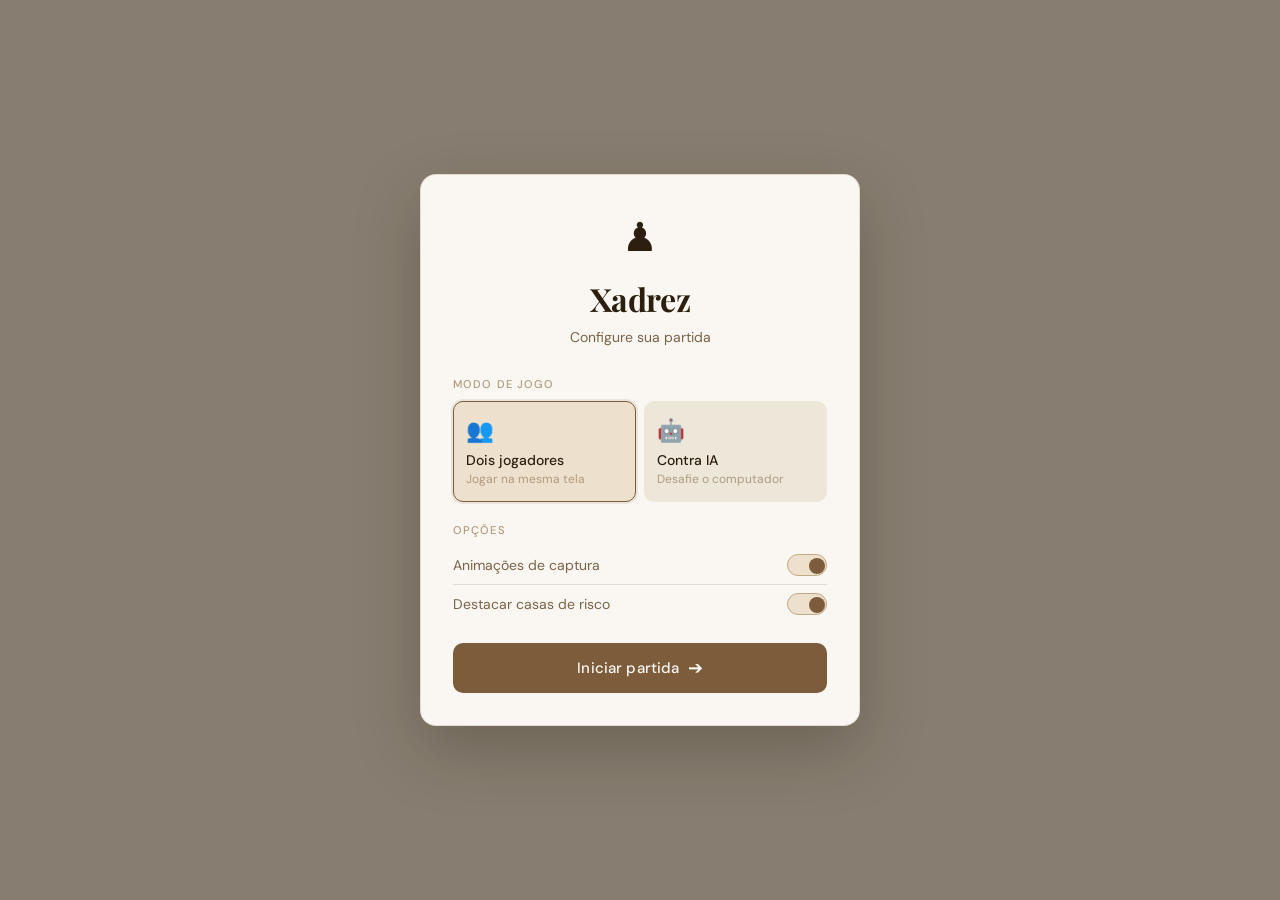
==== commit 15da3015: "Hoje eu fiz a programacao do cavalo quase sozinho usando o const saltos para mostrar ue o cavalo pod" ====
--- a/index.html
+++ b/index.html
@@ -109,24 +109,23 @@
             <span class="toggle-slider"></span>
           </label>
         </div>
-      </div>
-
-      <div class="toggle-row">
-        <span class="toggle-label">Destacar casas de risco</span>
-        <label class="toggle" aria-label="Ativar destaques de risco">
-          <input type="checkbox" id="toggleRisk" checked />
-          <span class="toggle-slider"></span>
-        </label>
-      </div>
+
+        <div class="toggle-row">
+          <span class="toggle-label">Destacar casas de risco</span>
+          <label class="toggle" aria-label="Ativar destaques de risco">
+            <input type="checkbox" id="toggleRisk" checked />
+            <span class="toggle-slider"></span>
+          </label>
+        </div>
+      </div>
+
+      <!-- Botão de iniciar partida (Movido para dentro do Modal) -->
+      <button class="btn-start" onclick="startGame()">
+        Iniciar partida
+        <span class="btn-arrow" aria-hidden="true">➔</span>
+      </button>
+
     </div>
-
-    <!-- Botão de iniciar partida criado -->
-    <button class="btn-start" onclick="startGame()">
-      Iniciar partida
-      <span class="btn-arrow" aria-hidden="true">➔</span>
-    </button>
-
-  </div>
   </div><!-- /modal-overlay -->
 
 
@@ -141,9 +140,8 @@
       <div class="sidebar-logo">
         <span class="logo-icon" aria-hidden="true">♟</span>
         <span class="logo-text">Xadrez</span>
-        <!-- Botão para recolher a sidebar criado -->
-        <button class="btn-icon sidebar-toggle" id="sidebarToggle" aria-label="Recolher painel"
-          onclick="toggleSidebar()">‹</button>
+        <!-- Botão para recolher a sidebar corrigido -->
+        <button class="btn-icon sidebar-toggle" id="sidebarToggle" aria-label="Recolher painel" title="Recolher painel" onclick="toggleSidebar()"> ‹ </button>
       </div>
 
       <!-- ── SEÇÃO: Partida atual ── -->
@@ -194,7 +192,8 @@
               <div class="score-piece" aria-hidden="true">♔</div>
               <div class="score-info">
                 <div class="score-name">Brancas</div>
-                <div class="scoreWhite" id="numWhite">0</div>
+                <!-- Classe corrigida para score-num -->
+                <div class="score-num" id="numWhite">0</div>
               </div>
             </div>
             <div class="score-divider" aria-hidden="true">X</div>
@@ -373,8 +372,8 @@
         Selecione uma peça para começar
       </div>
 
-  </div><!-- /board-wrapper -->
-  </main><!-- /game-area -->
+    </div><!-- /board-wrapper -->
+    </main><!-- /game-area -->
 
   </div><!-- /app -->
 
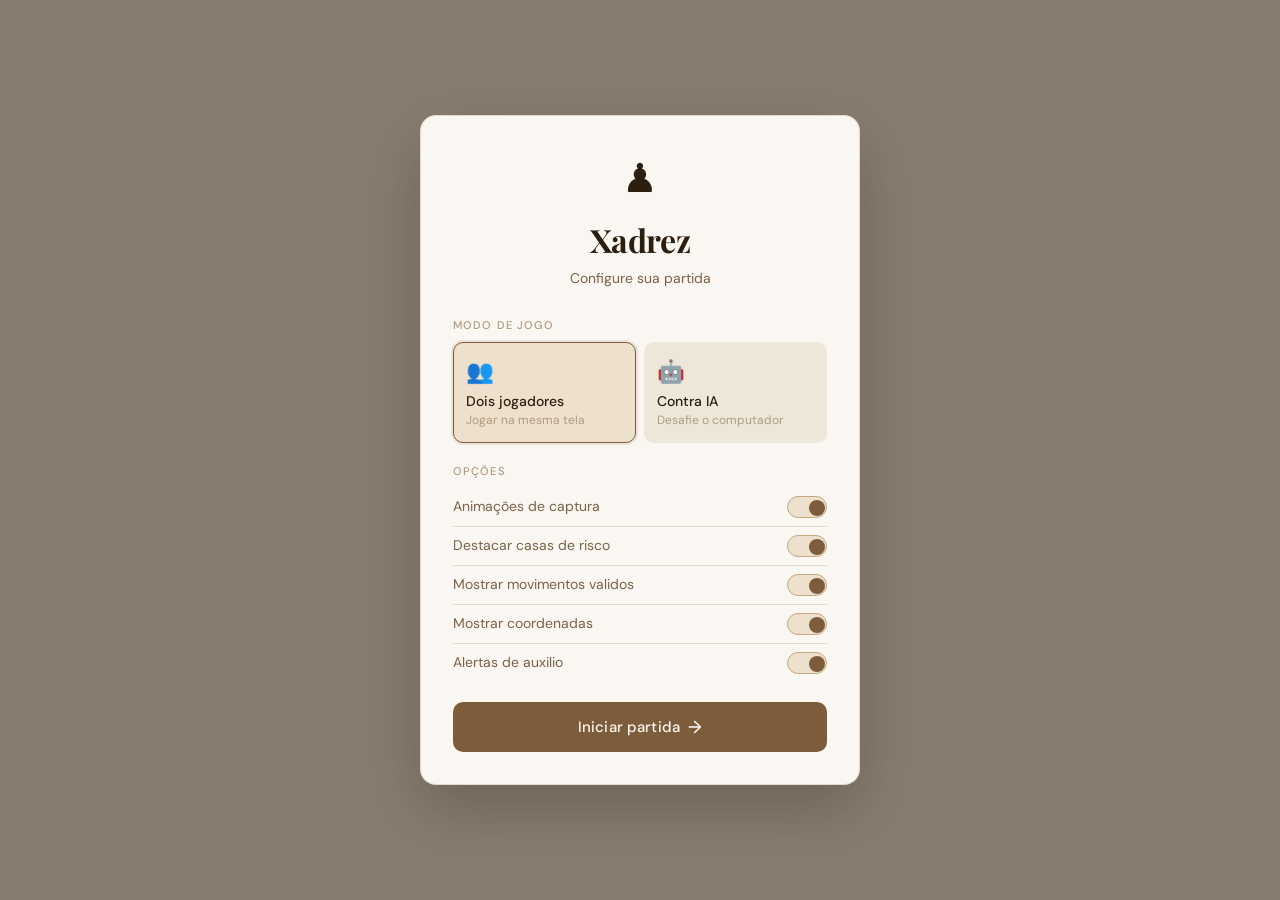
==== commit 93333561: "Hoje adicionamos mais switches para o usuario (mostrar movimentos validos e alertas de auxilio) fize" ====
--- a/index.html
+++ b/index.html
@@ -5,14 +5,9 @@
   <meta charset="UTF-8" />
   <meta name="viewport" content="width=device-width, initial-scale=1.0" />
   <title>Xadrez</title>
-
-  <!-- Fontes do Google Fonts importadas -->
-  <link rel="preconnect" href="https://fonts.googleapis.com">
-  <link rel="preconnect" href="https://fonts.gstatic.com" crossorigin>
   <link
-    href="https://fonts.googleapis.com/css2?family=DM+Sans:ital,wght@0,400..700;1,400..700&family=Playfair+Display:ital,wght@0,400..700;1,400..700&display=swap"
-    rel="stylesheet">
-
+    href="https://fonts.googleapis.com/css2?family=Playfair+Display:wght@400;600;700&family=DM+Sans:wght@300;400;500&display=swap"
+    rel="stylesheet" />
   <link rel="stylesheet" href="style.css" />
 </head>
 
@@ -20,12 +15,12 @@
 
   <!-- ═══════════════════════════════════════════════════
        MODAL DE CONFIGURAÇÃO DE PARTIDA
+       Aparece ao iniciar o jogo ou clicar em "Nova partida"
+       Controlado por: ui/modal.js
   ════════════════════════════════════════════════════ -->
-  <!-- Atributos de acessibilidade preenchidos -->
   <div class="modal-overlay" id="modal" role="dialog" aria-modal="true" aria-labelledby="modalTitle">
     <div class="modal">
       <div class="modal-header">
-        <!-- Ícone de peça de xadrez adicionado -->
         <span class="modal-icon" aria-hidden="true">♟</span>
         <h1 id="modalTitle">Xadrez</h1>
         <p>Configure sua partida</p>
@@ -34,77 +29,64 @@
       <!-- Modo de jogo -->
       <div class="modal-section">
         <label class="section-label">Modo de jogo</label>
-
-        <!-- Resposta: role="group" indica para tecnologias assistivas que os botões dentro dessa div fazem parte de um mesmo grupo de opções. O aria-label dá um nome descritivo a esse grupo. -->
         <div class="option-group" id="modeGroup" role="group" aria-label="Modo de jogo">
-
           <button class="option-btn active" data-value="human" onclick="selectOption('modeGroup', this)"
             aria-pressed="true">
             <span class="option-icon" aria-hidden="true">👥</span>
             <span class="option-title">Dois jogadores</span>
             <span class="option-sub">Jogar na mesma tela</span>
           </button>
-
-          <!-- Botão "Contra IA" criado -->
-          <button class="option-btn" data-value="ai" onclick="selectOption('modeGroup', this)">
+          <button class="option-btn" data-value="ai" onclick="selectOption('modeGroup', this)" aria-pressed="false">
             <span class="option-icon" aria-hidden="true">🤖</span>
             <span class="option-title">Contra IA</span>
             <span class="option-sub">Desafie o computador</span>
           </button>
-
-        </div>
-      </div>
-
-      <!-- Dificuldade da IA -->
-      <!-- Resposta: Esta section começa com display:none porque o modo padrão selecionado é "Dois jogadores". Ela só deve aparecer quando o usuário selecionar "Contra IA". O evento onclick dos botões chamando selectOption() é o responsável por mudar isso. -->
+        </div>
+      </div>
+
+      <!-- Dificuldade da IA (visível apenas no modo IA) -->
       <div class="modal-section" id="difficultySection" style="display:none">
         <label class="section-label">Dificuldade</label>
         <div class="option-group" id="difficultyGroup" role="group" aria-label="Dificuldade da IA">
-
-          <!-- Botões de dificuldade criados -->
           <button class="option-btn active" data-value="easy" onclick="selectOption('difficultyGroup', this)"
             aria-pressed="true">
             <span class="option-icon" aria-hidden="true">🌱</span>
             <span class="option-title">Fácil</span>
-          </button>
-
+            <span class="option-sub">IA aleatória</span>
+          </button>
           <button class="option-btn" data-value="hard" onclick="selectOption('difficultyGroup', this)"
             aria-pressed="false">
             <span class="option-icon" aria-hidden="true">🧠</span>
             <span class="option-title">Difícil</span>
-          </button>
-
-        </div>
-      </div>
-
-      <!-- Escolha da cor -->
+            <span class="option-sub">Algoritmo Minimax</span>
+          </button>
+        </div>
+      </div>
+
+      <!-- Escolha da cor (visível apenas no modo IA) -->
       <div class="modal-section" id="colorSection" style="display:none">
         <label class="section-label">Suas peças</label>
-        <div class="option-group" id="colorGroup" role="group" aria-label="Escolha de Cor">
-
-          <!-- Botões de cor criados -->
+        <div class="option-group" id="colorGroup" role="group" aria-label="Cor das peças">
           <button class="option-btn active" data-value="white" onclick="selectOption('colorGroup', this)"
             aria-pressed="true">
             <span class="option-icon piece-white" aria-hidden="true">♔</span>
             <span class="option-title">Brancas</span>
-          </button>
-
-          <button class="option-btn" data-value="black" onclick="selectOption('colorGroup', this)" aria-pressed="true">
+            <span class="option-sub">Você começa</span>
+          </button>
+          <button class="option-btn" data-value="black" onclick="selectOption('colorGroup', this)" aria-pressed="false">
             <span class="option-icon piece-black" aria-hidden="true">♚</span>
             <span class="option-title">Pretas</span>
-          </button>
-
+            <span class="option-sub">IA começa</span>
+          </button>
         </div>
       </div>
 
       <!-- Animações -->
       <div class="modal-section">
         <label class="section-label">Opções</label>
-
-        <!-- Resposta: Um "toggle" switch CSS é criado usando um input type="checkbox" escondido. Usamos o pseudo-seletor :checked no CSS para estilizar o <span class="toggle-slider"> vizinho para que ele mude de cor e mova a bolinha para a direita simulando um interruptor físico. -->
         <div class="toggle-row">
           <span class="toggle-label">Animações de captura</span>
-          <label class="toggle" aria-label="Ativar animacoes de captura">
+          <label class="toggle" aria-label="Ativar animações de captura">
             <input type="checkbox" id="toggleAnimations" checked />
             <span class="toggle-slider"></span>
           </label>
@@ -112,40 +94,71 @@
 
         <div class="toggle-row">
           <span class="toggle-label">Destacar casas de risco</span>
-          <label class="toggle" aria-label="Ativar destaques de risco">
+          <label class="toggle" aria-label="Ativar destaque de risco">
             <input type="checkbox" id="toggleRisk" checked />
             <span class="toggle-slider"></span>
           </label>
         </div>
-      </div>
-
-      <!-- Botão de iniciar partida (Movido para dentro do Modal) -->
+
+        <div class="toggle-row">
+          <span class="toggle-label">Mostrar movimentos validos</span>
+          <label class="toggle" aria-label="Ativar destaque de movimentos validos">
+            <input type="checkbox" id="toggleMovs" checked />
+            <span class="toggle-slider"></span>
+          </label>
+        </div>
+
+        <div class="toggle-row">
+          <span class="toggle-label">Mostrar coordenadas</span>
+          <label class="toggle" aria-label="Ativar coordenadas">
+            <input type="checkbox" id="toggleCoord" checked />
+            <span class="toggle-slider"></span>
+          </label>
+        </div>
+
+        <div class="toggle-row">
+          <span class="toggle-label">Alertas de auxilio</span>
+          <label class="toggle" aria-label="Ativar alertas de auxilio">
+            <input type="checkbox" id="toggleAlerts" checked />
+            <span class="toggle-slider"></span>
+          </label>
+        </div>
+      </div>
+
       <button class="btn-start" onclick="startGame()">
         Iniciar partida
-        <span class="btn-arrow" aria-hidden="true">➔</span>
+        <span class="btn-arrow" aria-hidden="true">→</span>
       </button>
 
     </div>
   </div><!-- /modal-overlay -->
 
-
   <!-- ═══════════════════════════════════════════════════
-       APP — layout principal
+       APP — layout principal (sidebar + tabuleiro)
+       Oculto até startGame() ser chamado
   ════════════════════════════════════════════════════ -->
   <div class="app" id="app">
 
-    <!-- aria-label adicionado ao nav -->
+    <!-- ─────────────────────────────────────────────────
+         NAV LATERAL
+         Tag semântica <nav> para menus de navegação/controle
+         Cada <section> dentro da nav é uma área colapsável
+         Controlado por: ui/nav.js
+    ──────────────────────────────────────────────────── -->
     <nav class="sidebar" id="sidebar" aria-label="Painel do jogo">
 
+      <!-- Cabeçalho da sidebar -->
       <div class="sidebar-logo">
         <span class="logo-icon" aria-hidden="true">♟</span>
         <span class="logo-text">Xadrez</span>
-        <!-- Botão para recolher a sidebar corrigido -->
-        <button class="btn-icon sidebar-toggle" id="sidebarToggle" aria-label="Recolher painel" title="Recolher painel" onclick="toggleSidebar()"> ‹ </button>
+        <!-- Botão hamburguer para telas pequenas (futuro) ver sobre onclick="toggleSidebar()" -->
+        <button class="btn-icon sidebar-toggle" id="sidebarToggle" aria-label="Recolher painel" title="Recolher painel"
+          onclick="toggleSidebar()">
+          ‹
+        </button>
       </div>
 
       <!-- ── SEÇÃO: Partida atual ── -->
-      <!-- Resposta: toggleSection() deve alternar uma classe (ex: 'collapsed') que muda a propriedade display, max-height ou grid-template-rows da .nav-section-body para fazer o efeito sanfona (acordeão). -->
       <section class="nav-section" id="sectionPartida">
         <button class="nav-section-header" onclick="toggleSection('sectionPartida')" aria-expanded="true">
           <span class="nav-section-icon" aria-hidden="true">⚔️</span>
@@ -164,16 +177,13 @@
 
           <div class="info-card">
             <div class="info-label">Modo</div>
-            <!-- id="modeDisplay" adicionado -->
             <div class="info-value" id="modeDisplay">—</div>
           </div>
 
-          <!-- Terceiro info-card criado para Situação -->
           <div class="info-card" id="statusCard" style="display:none">
             <div class="info-label">Situação</div>
-            <div class="info-value" id="gameStatus"></div>
-          </div>
-
+            <div class="info-value status-value" id="gameStatus">—</div>
+          </div>
         </div>
       </section>
 
@@ -186,26 +196,23 @@
         </button>
         <div class="nav-section-body">
 
-          <!-- score-board montado -->
           <div class="score-board">
             <div class="score-player" id="scoreWhite">
               <div class="score-piece" aria-hidden="true">♔</div>
               <div class="score-info">
                 <div class="score-name">Brancas</div>
-                <!-- Classe corrigida para score-num -->
                 <div class="score-num" id="numWhite">0</div>
               </div>
             </div>
-            <div class="score-divider" aria-hidden="true">X</div>
-            <div id="scoreBlack" class="score-player">
-              <div class="score-piece" aria-hidden="true">♔</div>
+            <div class="score-divider" aria-hidden="true">×</div>
+            <div class="score-player" id="scoreBlack">
+              <div class="score-piece" aria-hidden="true">♚</div>
               <div class="score-info">
                 <div class="score-name">Pretas</div>
                 <div class="score-num" id="numBlack">0</div>
               </div>
             </div>
           </div>
-
         </div>
       </section>
 
@@ -217,12 +224,11 @@
           <span class="nav-chevron" aria-hidden="true">▾</span>
         </button>
         <div class="nav-section-body">
-          <!-- Grupos de peças capturadas criados -->
-          <div class="captured-label">Brancas capturaram:</div>
-          <div class="captured" id="capturedByWhite" aria-label="Pecas capturadas pelas brancas"></div>
-
-          <div class="captured-label">Pretas capturaram:</div>
-          <div class="captured" id="capturedByBlack" aria-label="Pecas capturadas pelas pretas"></div>
+          <div class="captured-label">Capturadas pelas brancas</div>
+          <div class="captured" id="capturedByWhite" aria-label="Peças capturadas pelas brancas"></div>
+
+          <div class="captured-label">Capturadas pelas pretas</div>
+          <div class="captured" id="capturedByBlack" aria-label="Peças capturadas pelas pretas"></div>
         </div>
       </section>
 
@@ -234,77 +240,94 @@
           <span class="nav-chevron" aria-hidden="true">▾</span>
         </button>
         <div class="nav-section-body">
-          <!-- Div de histórico criada -->
           <div class="history" id="history" role="log" aria-live="polite">
-            <div class="history-empty">Nenhuma jogada ainda.</div>
+            <div class="history-empty">Nenhuma jogada ainda</div>
           </div>
         </div>
       </section>
 
       <!-- ── SEÇÃO: Configurações ── -->
-      <!-- Resposta: Esta seção começa fechada pois configurações não são o foco principal durante a partida. Reduz a poluição visual na interface para o jogador focar no histórico e no tabuleiro. -->
       <section class="nav-section" id="sectionConfig">
+        <!-- O Cabeçalho (O que você tinha apagado sem querer) -->
         <button class="nav-section-header" onclick="toggleSection('sectionConfig')" aria-expanded="false">
           <span class="nav-section-icon" aria-hidden="true">⚙️</span>
           <span>Configurações</span>
           <span class="nav-chevron" aria-hidden="true">▾</span>
         </button>
-        <div class="nav-section-body" style="display:none">
-
-          <!-- 3 toggles de configuração adicionados -->
+
+        <!-- O Corpo (Onde ficam os botões) -->
+        <div class="nav-section-body">
+
+          <!-- Controle de Animações -->
           <div class="toggle-row">
             <span class="toggle-label">Animações</span>
-            <label class="toggle" aria-label="Ativar animacoes">
+            <label class="toggle" aria-label="Ativar animações">
               <input type="checkbox" id="configAnimations" checked onchange="syncToggle(this, 'toggleAnimations')" />
               <span class="toggle-slider"></span>
             </label>
           </div>
 
+          <!-- Controle de Risco -->
           <div class="toggle-row">
-            <span class="toggle-label">Destaques de risco</span>
-            <label class="toggle" aria-label="Ativar destaques de risco">
+            <span class="toggle-label">Destaque de risco</span>
+            <label class="toggle" aria-label="Ativar destaque de risco">
               <input type="checkbox" id="configRisk" checked onchange="syncToggle(this, 'toggleRisk')" />
               <span class="toggle-slider"></span>
             </label>
           </div>
 
+          <!-- Controle de Movimentos Válidos -->
           <div class="toggle-row">
-            <span class="toggle-label">Mostrar mov. válidos</span>
-            <label class="toggle" aria-label="Mostrar movimentos validos">
-              <input type="checkbox" id="configShowMoves" checked>
+            <span class="toggle-label">Mostrar movimentos</span>
+            <label class="toggle" aria-label="Mostrar movimentos válidos">
+              <input type="checkbox" id="configShowMoves" checked />
               <span class="toggle-slider"></span>
             </label>
           </div>
 
+          <!-- Controle de Coordenadas -->
           <div class="toggle-row">
-            <span class="toggle-label">Coordenadas no tabuleiro</span>
+            <span class="toggle-label">Coordenadas (a-h, 1-8)</span>
             <label class="toggle" aria-label="Mostrar coordenadas">
-              <input type="checkbox" id="configCoords" checked>
+              <input type="checkbox" id="configCoords" checked />
               <span class="toggle-slider"></span>
             </label>
           </div>
 
-        </div>
+          <!-- Controle de Auxilio -->
+          <div class="toggle-row">
+            <span class="toggle-label">Alertas de auxilio (Coach)</span>
+            <label class="toggle" aria-label="Mostrar alertas de auxilio">
+              <input type="checkbox" id="toggleAlerts" checked />
+              <span class="toggle-slider"></span>
+            </label>
+          </div>
+
+        </div><!-- /nav-section-body -->
       </section>
 
+      <!-- Rodapé da sidebar -->
       <div class="sidebar-footer">
-        <!-- Botões de Nova partida e Desfazer jogada criados -->
-        <button class="btn-secondary" onclick="openModal()">＋ Nova partida</button>
-        <button class="btn-secondary" id="btnUndo" onclick="undoMove()" disabled>↩ Desfazer jogada</button>
+        <button class="btn-secondary" onclick="openModal()" id="btnOpen">
+          ＋ Nova partida
+        </button>
+        <button class="btn-secondary" onclick="undoMove()" id="btnUndo" disabled>
+          ↩ Desfazer jogada
+        </button>
       </div>
 
     </nav><!-- /sidebar -->
 
 
     <!-- ─────────────────────────────────────────────────
-         ÁREA DO JOGO
+         ÁREA DO JOGO — tabuleiro + coordenadas + status
     ──────────────────────────────────────────────────── -->
     <main class="game-area" id="gameArea">
       <div class="board-wrapper" id="boardWrapper">
 
         <div class="board-container">
 
-          <!-- Coordenadas superiores -->
+          <!-- Letras superiores (a–h) -->
           <div class="coord-row coord-top" aria-hidden="true">
             <div class="coord-cell"></div>
             <div class="coord-cell">a</div>
@@ -320,7 +343,7 @@
 
           <div class="board-row-wrap">
 
-            <!-- Números laterais esquerdos -->
+            <!-- Números esquerdos (8–1) -->
             <div class="coord-col" aria-hidden="true">
               <div class="coord-cell">8</div>
               <div class="coord-cell">7</div>
@@ -332,10 +355,11 @@
               <div class="coord-cell">1</div>
             </div>
 
-            <!-- Atributos de acessibilidade adicionados no canvas -->
-            <canvas id="board" width="480" height="480" role="application" aria-label="Tabuleiro de xadrez"></canvas>
-
-            <!-- Números laterais direitos -->
+            <!-- CANVAS — tabuleiro principal -->
+            <canvas id="board" width="480" height="480" role="application" aria-label="Tabuleiro de xadrez">
+            </canvas>
+
+            <!-- Números direitos (8–1) -->
             <div class="coord-col" aria-hidden="true">
               <div class="coord-cell">8</div>
               <div class="coord-cell">7</div>
@@ -346,43 +370,39 @@
               <div class="coord-cell">2</div>
               <div class="coord-cell">1</div>
             </div>
-          </div>
-
-        </div>
-
-        <!-- Coordenadas inferiores -->
-        <div class="coord-row coord-bottom" aria-hidden="true">
-          <div class="coord-cell"></div>
-          <div class="coord-cell">a</div>
-          <div class="coord-cell">b</div>
-          <div class="coord-cell">c</div>
-          <div class="coord-cell">d</div>
-          <div class="coord-cell">e</div>
-          <div class="coord-cell">f</div>
-          <div class="coord-cell">g</div>
-          <div class="coord-cell">h</div>
-          <div class="coord-cell"></div>
-        </div>
-
-      </div><!-- /board-container -->
-
-      <!-- Mensagem de status abaixo do tabuleiro -->
-      <!-- Resposta: role="status" junto com aria-live="polite" faz com que leitores de tela notifiquem o usuário sempre que o conteúdo desta div mudar (ex: um xeque ou fim de jogo). O "polite" significa que ele irá aguardar a fala atual terminar antes de anunciar. -->
-      <div class="board-status" id="boardStatus" role="status" aria-live="polite">
-        Selecione uma peça para começar
-      </div>
-
-    </div><!-- /board-wrapper -->
+
+          </div>
+
+          <!-- Letras inferiores (a–h) -->
+          <div class="coord-row coord-bottom" aria-hidden="true">
+            <div class="coord-cell"></div>
+            <div class="coord-cell">a</div>
+            <div class="coord-cell">b</div>
+            <div class="coord-cell">c</div>
+            <div class="coord-cell">d</div>
+            <div class="coord-cell">e</div>
+            <div class="coord-cell">f</div>
+            <div class="coord-cell">g</div>
+            <div class="coord-cell">h</div>
+            <div class="coord-cell"></div>
+          </div>
+
+        </div><!-- /board-container -->
+
+        <!-- Mensagem de status abaixo do tabuleiro -->
+        <div class="board-status" id="boardStatus" role="status" aria-live="polite">
+          Selecione uma peça para começar
+        </div>
+
+      </div><!-- /board-wrapper -->
     </main><!-- /game-area -->
 
   </div><!-- /app -->
-
 
   <!-- ─────────────────────────────────────────────────
        SCRIPTS
-       Resposta: A tag type="module" permite que o JavaScript use ES Modules nativos (import / export). 
-       O navegador cuidará de carregar automaticamente os outros arquivos (.js) que forem "importados"
-       por main.js como dependência, poupando a necessidade de incluirmos múltiplas tags <script>.
+       type="module" habilita import/export entre arquivos
+       Apenas main.js é carregado aqui — ele importa o resto
   ──────────────────────────────────────────────────── -->
   <script type="module" src="main.js"></script>
 
--- a/style.css
+++ b/style.css
@@ -27,12 +27,15 @@
   /* Tabuleiro */
   --board-light:  #f0d9b5;
   --board-dark:   #b58863;
-  --board-rim:    #7a5533;
+  --board-rim:    #482506;
 
   /* Destaque de jogadas */
   --highlight-selected: rgba(255, 185, 30,  0.72);
   --highlight-move:     rgba(90,  170,  90,  0.45);
   --highlight-risk:     rgba(255, 59, 48, 0.5);
+  --highlight-capture: rgba(0, 255, 60, 0.634);
+  --highlight-alert: rgba(255, 149, 0, 0.6); /* Laranja vibrante */
+
 
   /* Acento principal */
   --accent:       #7c5c3a;
@@ -88,7 +91,6 @@
   font-family: inherit;
   cursor: pointer;
 }
-
 
 /* ───────────────────────────────────────────────────────
    3. MODAL
@@ -781,6 +783,23 @@
   font-weight: 500;
 }
 
+.sidebar.collapsed-manual {
+  width: 64px;
+  min-width: 64px;
+}
+
+.sidebar.collapsed-manual .logo-text,
+.sidebar.collapsed-manual .nav-section,
+.sidebar.collapsed-manual .sidebar-footer span,
+.sidebar.collapsed-manual .captured-label,
+.sidebar.collapsed-manual .info-card {
+  display: none; /* Esconde os textos quando colapsado */
+}
+
+.sidebar.collapsed-manual .sidebar-logo {
+  justify-content: center;
+  padding: 1rem 0;
+}
 
 /* ───────────────────────────────────────────────────────
    9. ANIMAÇÕES @keyframes
@@ -846,4 +865,4 @@
 ::-webkit-scrollbar-thumb {
   background:    var(--accent-soft);
   border-radius: 3px;
-}
+}
